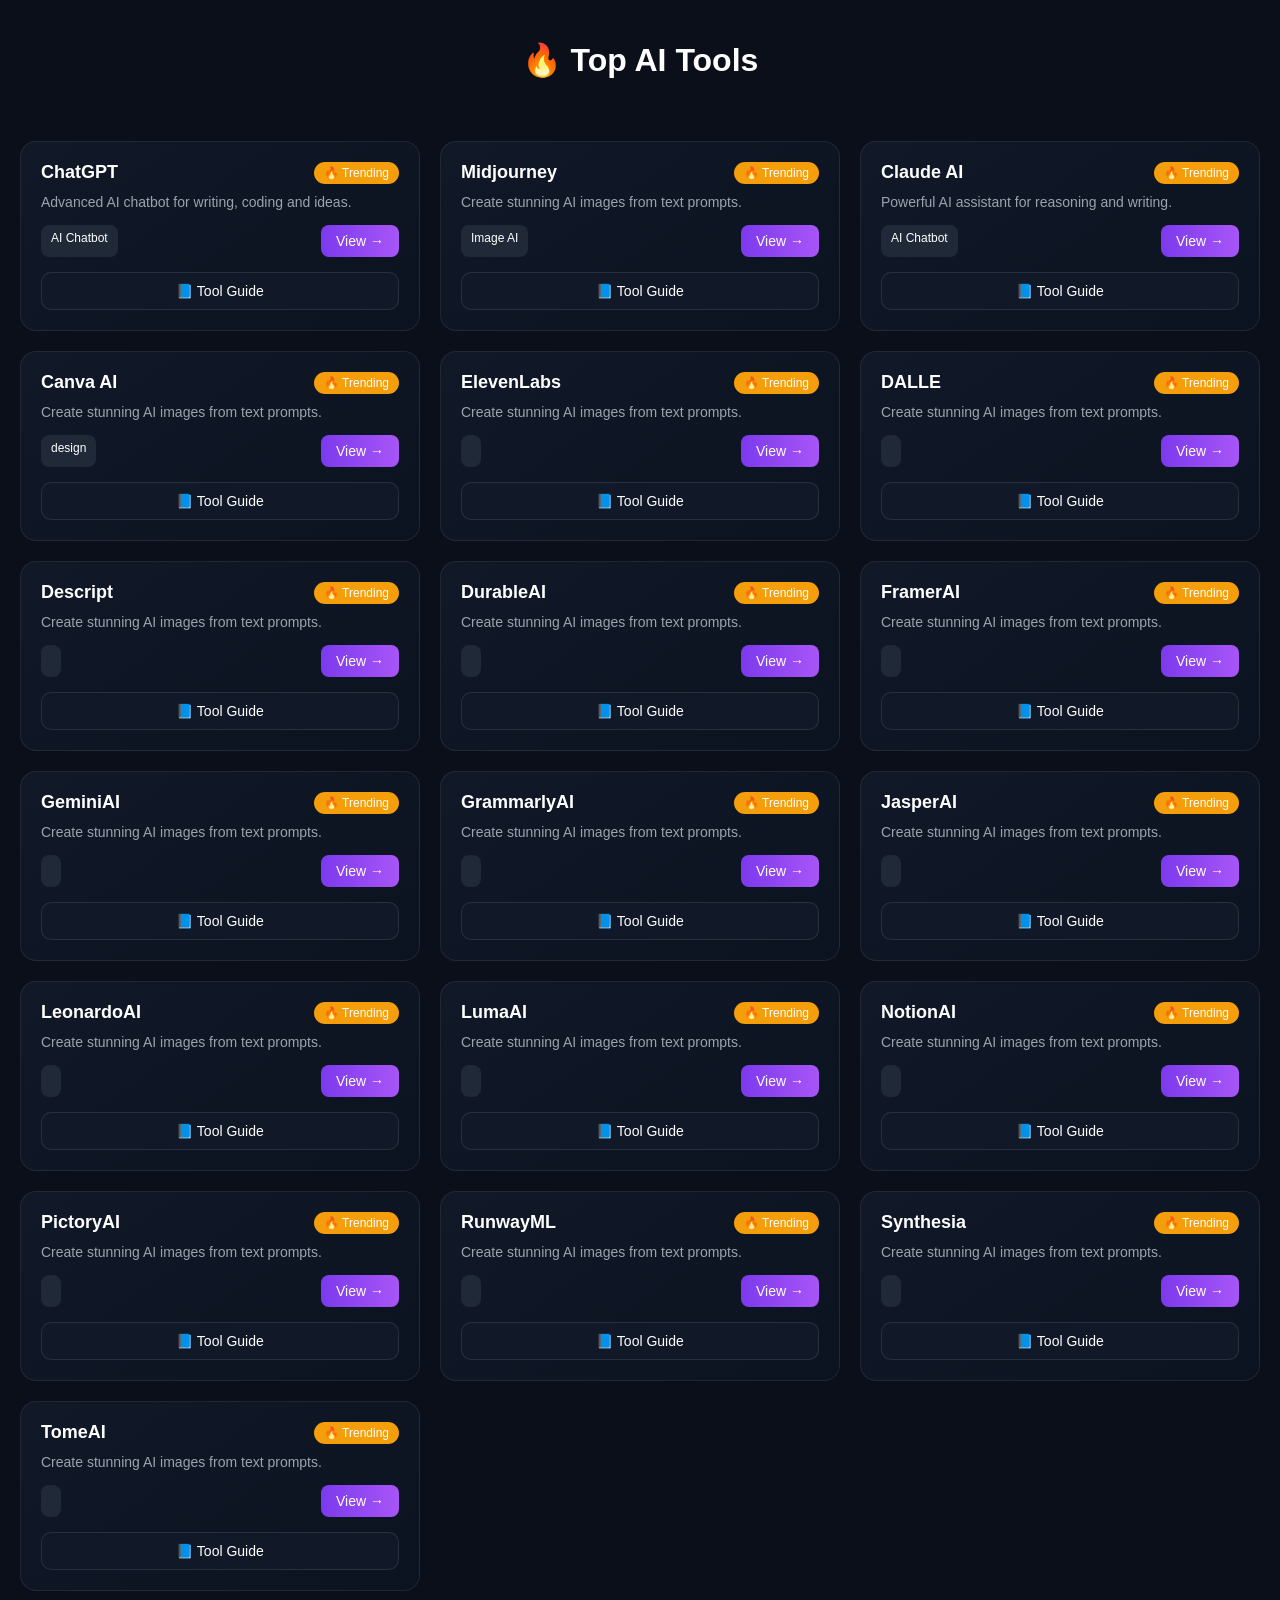
==== guides.html @ 20c104c5 "Add files via upload" ====
<!DOCTYPE html>
<html lang="en">
<head>
<meta charset="UTF-8">
<meta name="viewport" content="width=device-width, initial-scale=1.0">
<meta charset="UTF-8" />
  <meta name="viewport" content="width=device-width, initial-scale=1.0" />
  <meta name="description"
    content="AI Tools Hub — Discover 100+ powerful AI tools and 300+ ready-to-use AI prompts for writing, image generation, coding, video, marketing and productivity.">
  <meta name="keywords"
    content="AI tools, best AI tools free, AI tools for students, ChatGPT prompts, AI image prompts, AI tools 2026,Zentivra tools,Zentivra">
  <meta property="og:title" content="AI Tools Hub — 100+ AI Tools & 300+ Prompts">
  <meta property="og:description"
    content="Find the best AI tools and ready-to-use prompts for writing, images, coding, video, and more.">
<title>Top AI Tools</title>
<link rel="icon" type="image/png" href="/zentivra.png">
    <link rel="shortcut icon" href="/favicon.ico">

<style>
body {
    margin: 0;
    font-family: 'Poppins', sans-serif;
    background: #0b0f1a;
    color: white;
}

h1 {
    text-align: center;
    padding: 20px;
}

/* GRID */
.grid {
    display: grid;
    grid-template-columns: repeat(auto-fit, minmax(300px, 1fr));
    gap: 20px;
    padding: 20px;
}

/* CARD */
.card {
    background: linear-gradient(145deg, #111827, #0b1220);
    border-radius: 16px;
    padding: 20px;
    border: 1px solid rgba(255,255,255,0.08);
    transition: 0.3s;
}

.card:hover {
    transform: translateY(-5px);
    border: 1px solid #7c3aed;
}

/* TOP */
.top {
    display: flex;
    justify-content: space-between;
    align-items: center;
}

.tool-name {
    font-size: 18px;
    font-weight: bold;
}

.badge {
    background: #f59e0b;
    padding: 4px 10px;
    border-radius: 20px;
    font-size: 12px;
}

/* DESC */
.desc {
    font-size: 14px;
    color: #9ca3af;
    margin: 10px 0;
}

/* BUTTONS */
.btns {
    display: flex;
    justify-content: space-between;
    margin-top: 15px;
}

.view-btn {
    background: linear-gradient(90deg,#7c3aed,#a855f7);
    padding: 8px 15px;
    border-radius: 8px;
    text-decoration: none;
    color: white;
    font-size: 14px;
}

.tag {
    background: #1f2937;
    padding: 6px 10px;
    border-radius: 8px;
    font-size: 12px;
}

/* TOOL GUIDE BUTTON */
.guide-btn {
    margin-top: 15px;
    display: block;
    text-align: center;
    padding: 10px;
    border-radius: 10px;
    background: #111827;
    border: 1px solid rgba(255,255,255,0.1);
    text-decoration: none;
    color: white;
    font-size: 14px;
    transition: 0.3s;
}

.guide-btn:hover {
    background: #7c3aed;
}
</style>

</head>
<body>

<h1>🔥 Top AI Tools</h1>

<div class="grid">

<!-- CARD -->
<div class="card">
    <div class="top">
        <div class="tool-name">ChatGPT</div>
        <div class="badge">🔥 Trending</div>
    </div>

    <div class="desc">
        Advanced AI chatbot for writing, coding and ideas.
    </div>

    <div class="btns">
        <div class="tag">AI Chatbot</div>
        <a href="https://chat.openai.com" class="view-btn" target="_blank">View →</a>
    </div>

    <a href="CanvaAI_Guide.txt" class="guide-btn" target="_blank">
        📘 Tool Guide
    </a>
</div>

<!-- CARD -->
<div class="card">
    <div class="top">
        <div class="tool-name">Midjourney</div>
        <div class="badge">🔥 Trending</div>
    </div>

    <div class="desc">
        Create stunning AI images from text prompts.
    </div>

    <div class="btns">
        <div class="tag">Image AI</div>
        <a href="#" class="view-btn">View →</a>
    </div>

    <a href="Midjourney_Guide.txt" class="guide-btn" target="_blank">
        📘 Tool Guide
    </a>
</div>

<!-- CARD -->
<div class="card">
    <div class="top">
        <div class="tool-name">Claude AI</div>
        <div class="badge">🔥 Trending</div>
    </div>

    <div class="desc">
        Powerful AI assistant for reasoning and writing.
    </div>

    <div class="btns">
        <div class="tag">AI Chatbot</div>
        <a href="#" class="view-btn">View →</a>
    </div>

    <a href="ClaudeAI_Guide.txt" class="guide-btn" target="_blank">
        📘 Tool Guide
    </a>
</div>
<div class="card">
    <div class="top">
        <div class="tool-name">Canva AI</div>
        <div class="badge">🔥 Trending</div>
    </div>

    <div class="desc">
        Create stunning AI images from text prompts.
    </div>

    <div class="btns">
        <div class="tag">design</div>
        <a href="#" class="view-btn">View →</a>
    </div>

    <a href="CanvaAI_Guide.txt" class="guide-btn" target="_blank">
        📘 Tool Guide
    </a>
</div>
<div class="card">
    <div class="top">
        <div class="tool-name">ElevenLabs</div>
        <div class="badge">🔥 Trending</div>
    </div>

    <div class="desc">
        Create stunning AI images from text prompts.
    </div>

    <div class="btns">
        <div class="tag"></div>
        <a href="#" class="view-btn">View →</a>
    </div>

    <a href="ElevenLabs_Guide.txt" class="guide-btn" target="_blank">
        📘 Tool Guide
    </a>
</div>
<div class="card">
    <div class="top">
        <div class="tool-name">DALLE</div>
        <div class="badge">🔥 Trending</div>
    </div>

    <div class="desc">
        Create stunning AI images from text prompts.
    </div>

    <div class="btns">
        <div class="tag"></div>
        <a href="#" class="view-btn">View →</a>
    </div>

    <a href="DALLE_Guide.txt" class="guide-btn" target="_blank">
        📘 Tool Guide
    </a>
</div>
<div class="card">
    <div class="top">
        <div class="tool-name">Descript</div>
        <div class="badge">🔥 Trending</div>
    </div>

    <div class="desc">
        Create stunning AI images from text prompts.
    </div>

    <div class="btns">
        <div class="tag"></div>
        <a href="#" class="view-btn">View →</a>
    </div>

    <a href="Descript_Guide.txt" class="guide-btn" target="_blank">
        📘 Tool Guide
    </a>
</div>
<div class="card">
    <div class="top">
        <div class="tool-name">DurableAI</div>
        <div class="badge">🔥 Trending</div>
    </div>

    <div class="desc">
        Create stunning AI images from text prompts.
    </div>

    <div class="btns">
        <div class="tag"></div>
        <a href="#" class="view-btn">View →</a>
    </div>

    <a href="DurableAI_Guide.txt" class="guide-btn" target="_blank">
        📘 Tool Guide
    </a>
</div>
<div class="card">
    <div class="top">
        <div class="tool-name">FramerAI</div>
        <div class="badge">🔥 Trending</div>
    </div>

    <div class="desc">
        Create stunning AI images from text prompts.
    </div>

    <div class="btns">
        <div class="tag"></div>
        <a href="#" class="view-btn">View →</a>
    </div>

    <a href="FramerAI_Guide.txt" class="guide-btn" target="_blank">
        📘 Tool Guide
    </a>
</div>
<div class="card">
    <div class="top">
        <div class="tool-name">GeminiAI</div>
        <div class="badge">🔥 Trending</div>
    </div>

    <div class="desc">
        Create stunning AI images from text prompts.
    </div>

    <div class="btns">
        <div class="tag"></div>
        <a href="#" class="view-btn">View →</a>
    </div>

    <a href="GoogleGemini_Guide.txt" class="guide-btn" target="_blank">
        📘 Tool Guide
    </a>
</div>
<div class="card">
    <div class="top">
        <div class="tool-name">GrammarlyAI</div>
        <div class="badge">🔥 Trending</div>
    </div>

    <div class="desc">
        Create stunning AI images from text prompts.
    </div>

    <div class="btns">
        <div class="tag"></div>
        <a href="#" class="view-btn">View →</a>
    </div>

    <a href="GrammarlyAI_Guide.txt" class="guide-btn" target="_blank">
        📘 Tool Guide
    </a>
</div>
<div class="card">
    <div class="top">
        <div class="tool-name">JasperAI</div>
        <div class="badge">🔥 Trending</div>
    </div>

    <div class="desc">
        Create stunning AI images from text prompts.
    </div>

    <div class="btns">
        <div class="tag"></div>
        <a href="#" class="view-btn">View →</a>
    </div>

    <a href="JasperAI_Guide.txt" class="guide-btn" target="_blank">
        📘 Tool Guide
    </a>
</div>
<div class="card">
    <div class="top">
        <div class="tool-name">LeonardoAI</div>
        <div class="badge">🔥 Trending</div>
    </div>

    <div class="desc">
        Create stunning AI images from text prompts.
    </div>

    <div class="btns">
        <div class="tag"></div>
        <a href="#" class="view-btn">View →</a>
    </div>

    <a href="LeonardoAI_Guide.txt" class="guide-btn" target="_blank">
        📘 Tool Guide
    </a>
</div>
<div class="card">
    <div class="top">
        <div class="tool-name">LumaAI</div>
        <div class="badge">🔥 Trending</div>
    </div>

    <div class="desc">
        Create stunning AI images from text prompts.
    </div>

    <div class="btns">
        <div class="tag"></div>
        <a href="#" class="view-btn">View →</a>
    </div>

    <a href="LumaAI_Guide.txt" class="guide-btn" target="_blank">
        📘 Tool Guide
    </a>
</div>
<div class="card">
    <div class="top">
        <div class="tool-name">NotionAI</div>
        <div class="badge">🔥 Trending</div>
    </div>

    <div class="desc">
        Create stunning AI images from text prompts.
    </div>

    <div class="btns">
        <div class="tag"></div>
        <a href="#" class="view-btn">View →</a>
    </div>

    <a href="NotionAI_Guide.txt" class="guide-btn" target="_blank">
        📘 Tool Guide
    </a>
</div>
<div class="card">
    <div class="top">
        <div class="tool-name">PictoryAI</div>
        <div class="badge">🔥 Trending</div>
    </div>

    <div class="desc">
        Create stunning AI images from text prompts.
    </div>

    <div class="btns">
        <div class="tag"></div>
        <a href="#" class="view-btn">View →</a>
    </div>

    <a href="PictoryAI_Guide.txt" class="guide-btn" target="_blank">
        📘 Tool Guide
    </a>
</div>
<div class="card">
    <div class="top">
        <div class="tool-name">RunwayML</div>
        <div class="badge">🔥 Trending</div>
    </div>

    <div class="desc">
        Create stunning AI images from text prompts.
    </div>

    <div class="btns">
        <div class="tag"></div>
        <a href="#" class="view-btn">View →</a>
    </div>

    <a href="RunwayML_Guide.txt" class="guide-btn" target="_blank">
        📘 Tool Guide
    </a>
</div>
<div class="card">
    <div class="top">
        <div class="tool-name">Synthesia</div>
        <div class="badge">🔥 Trending</div>
    </div>

    <div class="desc">
        Create stunning AI images from text prompts.
    </div>

    <div class="btns">
        <div class="tag"></div>
        <a href="#" class="view-btn">View →</a>
    </div>

    <a href="Synthesia_Guide.txt" class="guide-btn" target="_blank">
        📘 Tool Guide
    </a>
</div>
<div class="card">
    <div class="top">
        <div class="tool-name">TomeAI</div>
        <div class="badge">🔥 Trending</div>
    </div>

    <div class="desc">
        Create stunning AI images from text prompts.
    </div>

    <div class="btns">
        <div class="tag"></div>
        <a href="#" class="view-btn">View →</a>
    </div>

    <a href="TomeAI_Guide.txt" class="guide-btn" target="_blank">
        📘 Tool Guide
    </a>
</div>
</div>

</body>
</html>
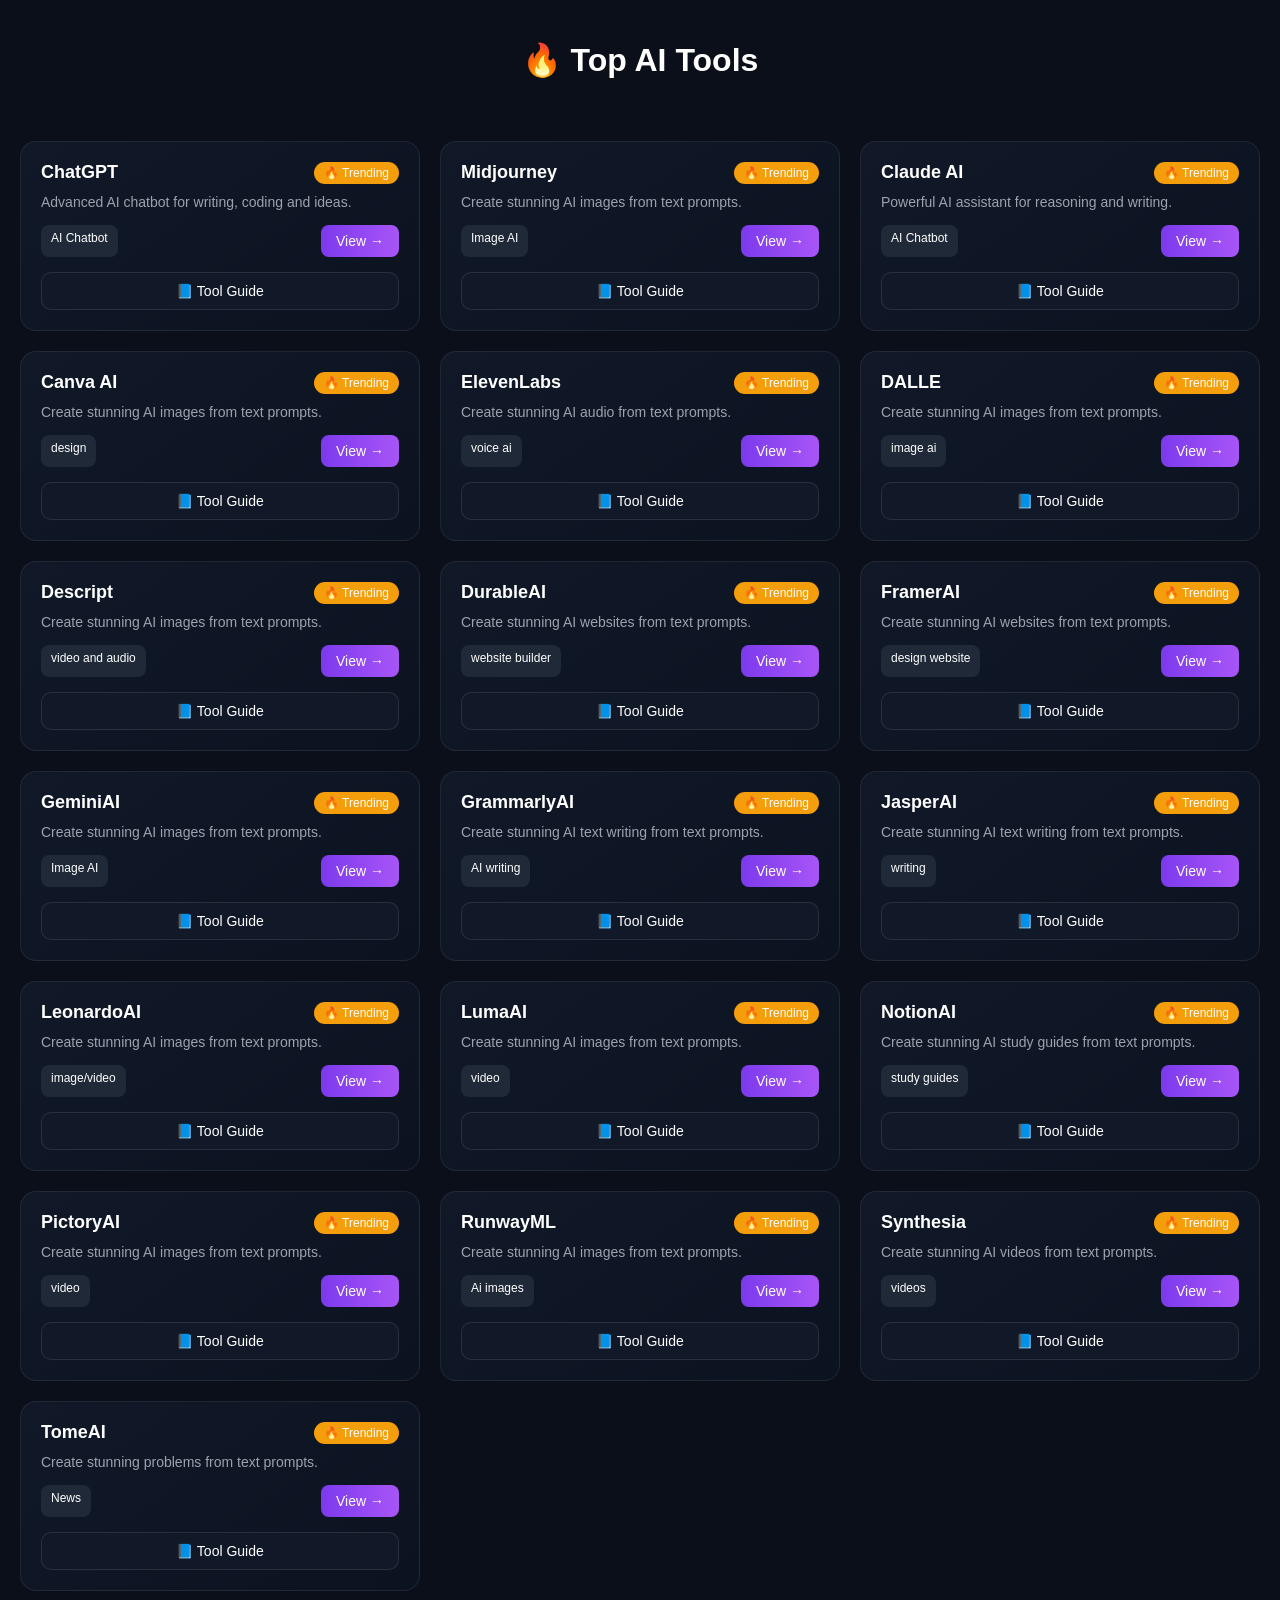
==== commit 1f04f5bc: "Add files via upload" ====
--- a/guides.html
+++ b/guides.html
@@ -143,7 +143,7 @@
         <a href="https://chat.openai.com" class="view-btn" target="_blank">View →</a>
     </div>
 
-    <a href="CanvaAI_Guide.txt" class="guide-btn" target="_blank">
+    <a href="/zentivra tools/CanvaAI_Guide.txt" class="guide-btn" target="_blank">
         📘 Tool Guide
     </a>
 </div>
@@ -161,10 +161,10 @@
 
     <div class="btns">
         <div class="tag">Image AI</div>
-        <a href="#" class="view-btn">View →</a>
-    </div>
-
-    <a href="Midjourney_Guide.txt" class="guide-btn" target="_blank">
+        <a href="https://www.midjourney.com" class="view-btn">View →</a>
+    </div>
+
+    <a href="./zentivra tools/Midjourney_Guide.txt" class="guide-btn" target="_blank">
         📘 Tool Guide
     </a>
 </div>
@@ -182,10 +182,10 @@
 
     <div class="btns">
         <div class="tag">AI Chatbot</div>
-        <a href="#" class="view-btn">View →</a>
-    </div>
-
-    <a href="ClaudeAI_Guide.txt" class="guide-btn" target="_blank">
+        <a href="https://claude.ai" class="view-btn">View →</a>
+    </div>
+
+    <a href="./zentivra tools/ClaudeAI_Guide.txt" class="guide-btn" target="_blank">
         📘 Tool Guide
     </a>
 </div>
@@ -201,10 +201,10 @@
 
     <div class="btns">
         <div class="tag">design</div>
-        <a href="#" class="view-btn">View →</a>
-    </div>
-
-    <a href="CanvaAI_Guide.txt" class="guide-btn" target="_blank">
+        <a href="https://www.canva.com" class="view-btn">View →</a>
+    </div>
+
+    <a href="./zentivra tools/CanvaAI_Guide.txt" class="guide-btn" target="_blank">
         📘 Tool Guide
     </a>
 </div>
@@ -215,15 +215,15 @@
     </div>
 
     <div class="desc">
-        Create stunning AI images from text prompts.
-    </div>
-
-    <div class="btns">
-        <div class="tag"></div>
-        <a href="#" class="view-btn">View →</a>
-    </div>
-
-    <a href="ElevenLabs_Guide.txt" class="guide-btn" target="_blank">
+        Create stunning AI audio from text prompts.
+    </div>
+
+    <div class="btns">
+        <div class="tag">voice ai</div>
+        <a href="https://elevenlabs.io" class="view-btn">View →</a>
+    </div>
+
+    <a href="./zentivra tools/ElevenLabs_Guide.txt" class="guide-btn" target="_blank">
         📘 Tool Guide
     </a>
 </div>
@@ -238,11 +238,11 @@
     </div>
 
     <div class="btns">
-        <div class="tag"></div>
-        <a href="#" class="view-btn">View →</a>
-    </div>
-
-    <a href="DALLE_Guide.txt" class="guide-btn" target="_blank">
+        <div class="tag">image ai</div>
+        <a href="https://www.dall-efree.com" class="view-btn">View →</a>
+    </div>
+
+    <a href="./zentivra tools/DALLE_Guide.txt" class="guide-btn" target="_blank">
         📘 Tool Guide
     </a>
 </div>
@@ -257,11 +257,11 @@
     </div>
 
     <div class="btns">
-        <div class="tag"></div>
-        <a href="#" class="view-btn">View →</a>
-    </div>
-
-    <a href="Descript_Guide.txt" class="guide-btn" target="_blank">
+        <div class="tag">video and audio</div>
+        <a href="https://www.discript.com" class="view-btn">View →</a>
+    </div>
+
+    <a href="./zentivra tools/Descript_Guide.txt" class="guide-btn" target="_blank">
         📘 Tool Guide
     </a>
 </div>
@@ -272,15 +272,15 @@
     </div>
 
     <div class="desc">
-        Create stunning AI images from text prompts.
-    </div>
-
-    <div class="btns">
-        <div class="tag"></div>
-        <a href="#" class="view-btn">View →</a>
-    </div>
-
-    <a href="DurableAI_Guide.txt" class="guide-btn" target="_blank">
+        Create stunning AI websites from text prompts.
+    </div>
+
+    <div class="btns">
+        <div class="tag">website builder</div>
+        <a href="https://durable.com" class="view-btn">View →</a>
+    </div>
+
+    <a href="./zentivra tools/DurableAI_Guide.txt" class="guide-btn" target="_blank">
         📘 Tool Guide
     </a>
 </div>
@@ -291,15 +291,15 @@
     </div>
 
     <div class="desc">
-        Create stunning AI images from text prompts.
-    </div>
-
-    <div class="btns">
-        <div class="tag"></div>
-        <a href="#" class="view-btn">View →</a>
-    </div>
-
-    <a href="FramerAI_Guide.txt" class="guide-btn" target="_blank">
+        Create stunning AI websites from text prompts.
+    </div>
+
+    <div class="btns">
+        <div class="tag">design website</div>
+        <a href="https://www.framer.com" class="view-btn">View →</a>
+    </div>
+
+    <a href="./zentivra tools/FramerAI_Guide.txt" class="guide-btn" target="_blank">
         📘 Tool Guide
     </a>
 </div>
@@ -314,11 +314,11 @@
     </div>
 
     <div class="btns">
-        <div class="tag"></div>
-        <a href="#" class="view-btn">View →</a>
-    </div>
-
-    <a href="GoogleGemini_Guide.txt" class="guide-btn" target="_blank">
+        <div class="tag">Image AI</div>
+        <a href="https://gemini.google.com" class="view-btn">View →</a>
+    </div>
+
+    <a href="./zentivra tools/GoogleGemini_Guide.txt" class="guide-btn" target="_blank">
         📘 Tool Guide
     </a>
 </div>
@@ -329,15 +329,15 @@
     </div>
 
     <div class="desc">
-        Create stunning AI images from text prompts.
-    </div>
-
-    <div class="btns">
-        <div class="tag"></div>
-        <a href="#" class="view-btn">View →</a>
-    </div>
-
-    <a href="GrammarlyAI_Guide.txt" class="guide-btn" target="_blank">
+        Create stunning AI text writing from text prompts.
+    </div>
+
+    <div class="btns">
+        <div class="tag">AI writing</div>
+        <a href="https://www.gramerly.com" class="view-btn">View →</a>
+    </div>
+
+    <a href="./zentivra tools/GrammarlyAI_Guide.txt" class="guide-btn" target="_blank">
         📘 Tool Guide
     </a>
 </div>
@@ -348,15 +348,15 @@
     </div>
 
     <div class="desc">
-        Create stunning AI images from text prompts.
-    </div>
-
-    <div class="btns">
-        <div class="tag"></div>
-        <a href="#" class="view-btn">View →</a>
-    </div>
-
-    <a href="JasperAI_Guide.txt" class="guide-btn" target="_blank">
+        Create stunning AI text writing from text prompts.
+    </div>
+
+    <div class="btns">
+        <div class="tag">writing</div>
+        <a href="https://www.jasper.ai" class="view-btn">View →</a>
+    </div>
+
+    <a href="./zentivra tools/JasperAI_Guide.txt" class="guide-btn" target="_blank">
         📘 Tool Guide
     </a>
 </div>
@@ -371,11 +371,11 @@
     </div>
 
     <div class="btns">
-        <div class="tag"></div>
-        <a href="#" class="view-btn">View →</a>
-    </div>
-
-    <a href="LeonardoAI_Guide.txt" class="guide-btn" target="_blank">
+        <div class="tag">image/video</div>
+        <a href="https://leonardo.ai" class="view-btn">View →</a>
+    </div>
+
+    <a href="./zentivra tools/LeonardoAI_Guide.txt" class="guide-btn" target="_blank">
         📘 Tool Guide
     </a>
 </div>
@@ -390,11 +390,11 @@
     </div>
 
     <div class="btns">
-        <div class="tag"></div>
-        <a href="#" class="view-btn">View →</a>
-    </div>
-
-    <a href="LumaAI_Guide.txt" class="guide-btn" target="_blank">
+        <div class="tag">video</div>
+        <a href="https://lumalabs.ai" class="view-btn">View →</a>
+    </div>
+
+    <a href="./zentivra tools/LumaAI_Guide.txt" class="guide-btn" target="_blank">
         📘 Tool Guide
     </a>
 </div>
@@ -405,15 +405,15 @@
     </div>
 
     <div class="desc">
-        Create stunning AI images from text prompts.
-    </div>
-
-    <div class="btns">
-        <div class="tag"></div>
-        <a href="#" class="view-btn">View →</a>
-    </div>
-
-    <a href="NotionAI_Guide.txt" class="guide-btn" target="_blank">
+        Create stunning AI study guides from text prompts.
+    </div>
+
+    <div class="btns">
+        <div class="tag">study guides</div>
+        <a href="https://www.notion.com" class="view-btn">View →</a>
+    </div>
+
+    <a href="./zentivra tools/NotionAI_Guide.txt" class="guide-btn" target="_blank">
         📘 Tool Guide
     </a>
 </div>
@@ -428,11 +428,11 @@
     </div>
 
     <div class="btns">
-        <div class="tag"></div>
-        <a href="#" class="view-btn">View →</a>
-    </div>
-
-    <a href="PictoryAI_Guide.txt" class="guide-btn" target="_blank">
+        <div class="tag">video</div>
+        <a href="https://pictory.ai" class="view-btn">View →</a>
+    </div>
+
+    <a href="./zentivra tools/PictoryAI_Guide.txt" class="guide-btn" target="_blank">
         📘 Tool Guide
     </a>
 </div>
@@ -447,11 +447,11 @@
     </div>
 
     <div class="btns">
-        <div class="tag"></div>
-        <a href="#" class="view-btn">View →</a>
-    </div>
-
-    <a href="RunwayML_Guide.txt" class="guide-btn" target="_blank">
+        <div class="tag">Ai images</div>
+        <a href="https://runwayml.com" class="view-btn">View →</a>
+    </div>
+
+    <a href="./zentivra tools/RunwayML_Guide.txt" class="guide-btn" target="_blank">
         📘 Tool Guide
     </a>
 </div>
@@ -462,15 +462,15 @@
     </div>
 
     <div class="desc">
-        Create stunning AI images from text prompts.
-    </div>
-
-    <div class="btns">
-        <div class="tag"></div>
-        <a href="#" class="view-btn">View →</a>
-    </div>
-
-    <a href="Synthesia_Guide.txt" class="guide-btn" target="_blank">
+        Create stunning AI videos from text prompts.
+    </div>
+
+    <div class="btns">
+        <div class="tag">videos</div>
+        <a href="https://synthesia.io" class="view-btn">View →</a>
+    </div>
+
+    <a href="./zentivra tools/Synthesia_Guide.txt" class="guide-btn" target="_blank">
         📘 Tool Guide
     </a>
 </div>
@@ -481,15 +481,15 @@
     </div>
 
     <div class="desc">
-        Create stunning AI images from text prompts.
-    </div>
-
-    <div class="btns">
-        <div class="tag"></div>
-        <a href="#" class="view-btn">View →</a>
-    </div>
-
-    <a href="TomeAI_Guide.txt" class="guide-btn" target="_blank">
+        Create stunning problems from text prompts.
+    </div>
+
+    <div class="btns">
+        <div class="tag">News</div>
+        <a href="https://tomo.ai" class="view-btn">View →</a>
+    </div>
+
+    <a href="./zentivra tools/TomeAI_Guide.txt" class="guide-btn" target="_blank">
         📘 Tool Guide
     </a>
 </div>
